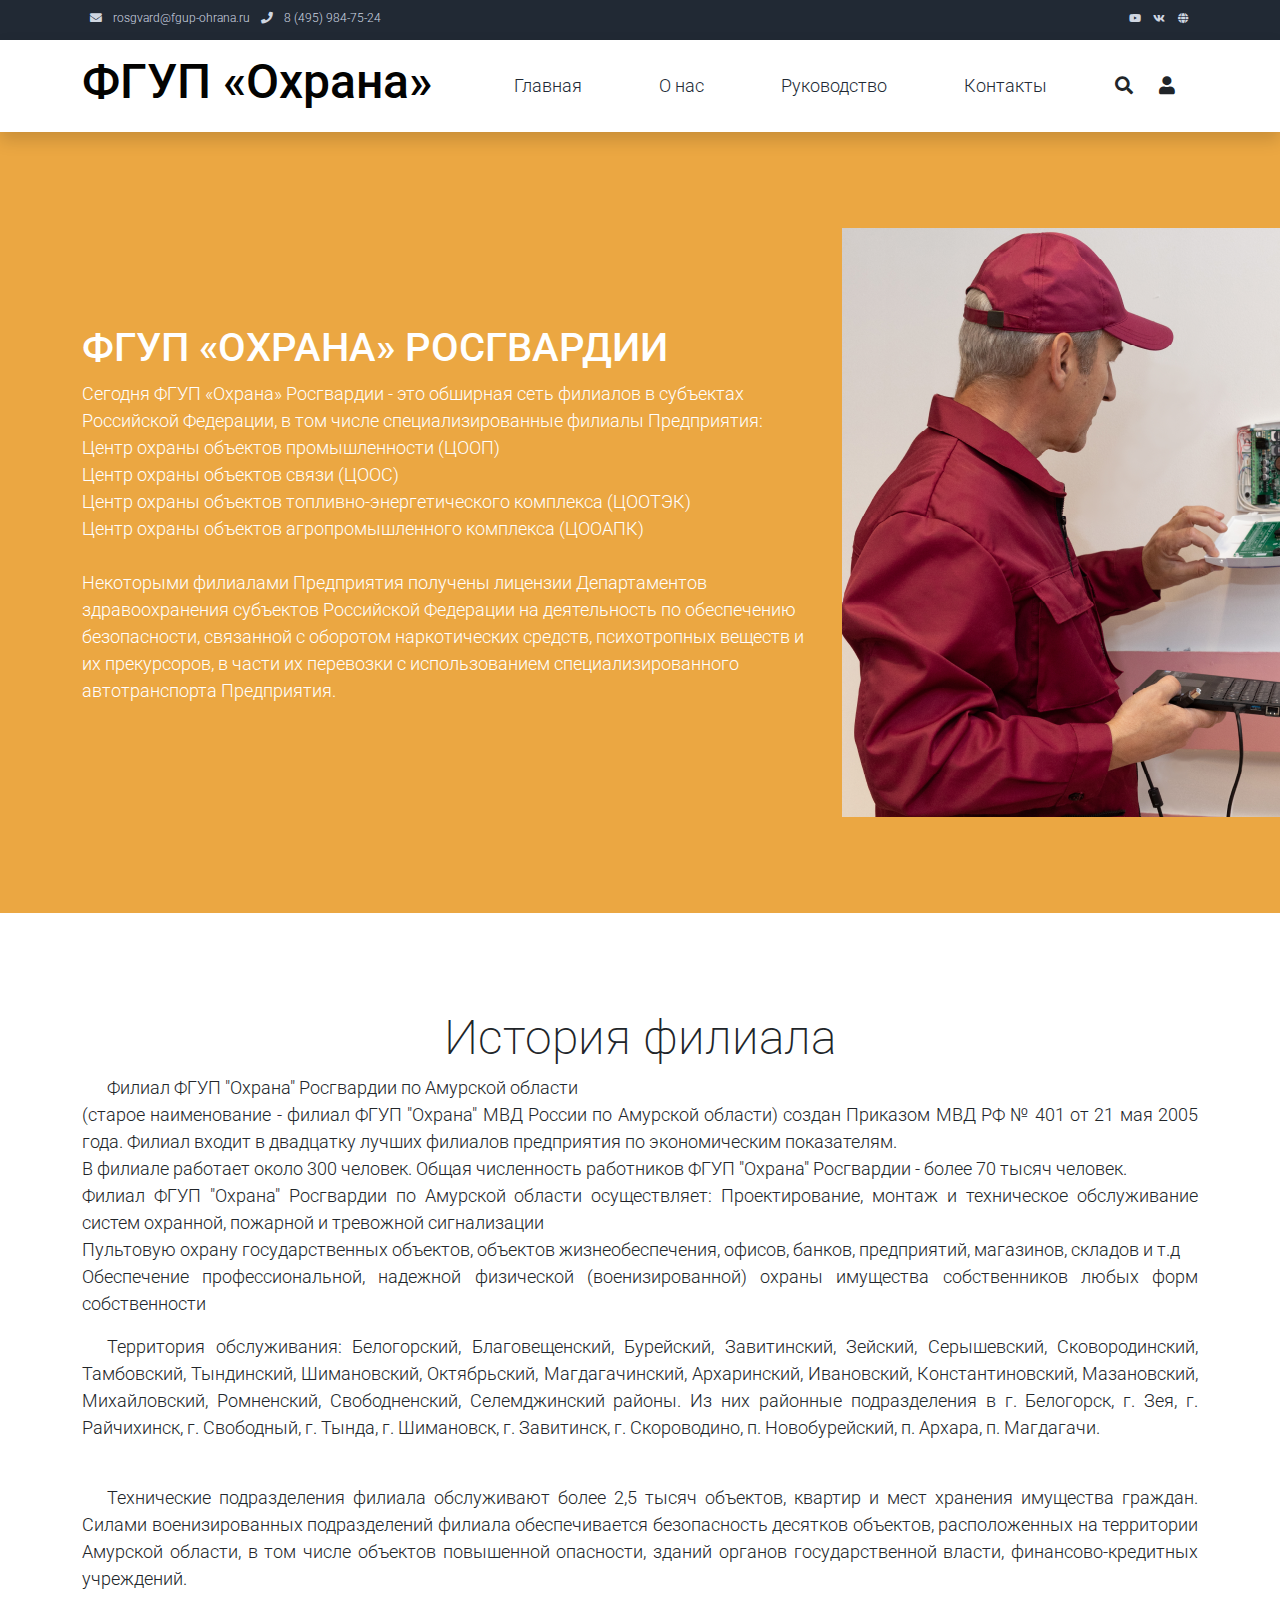
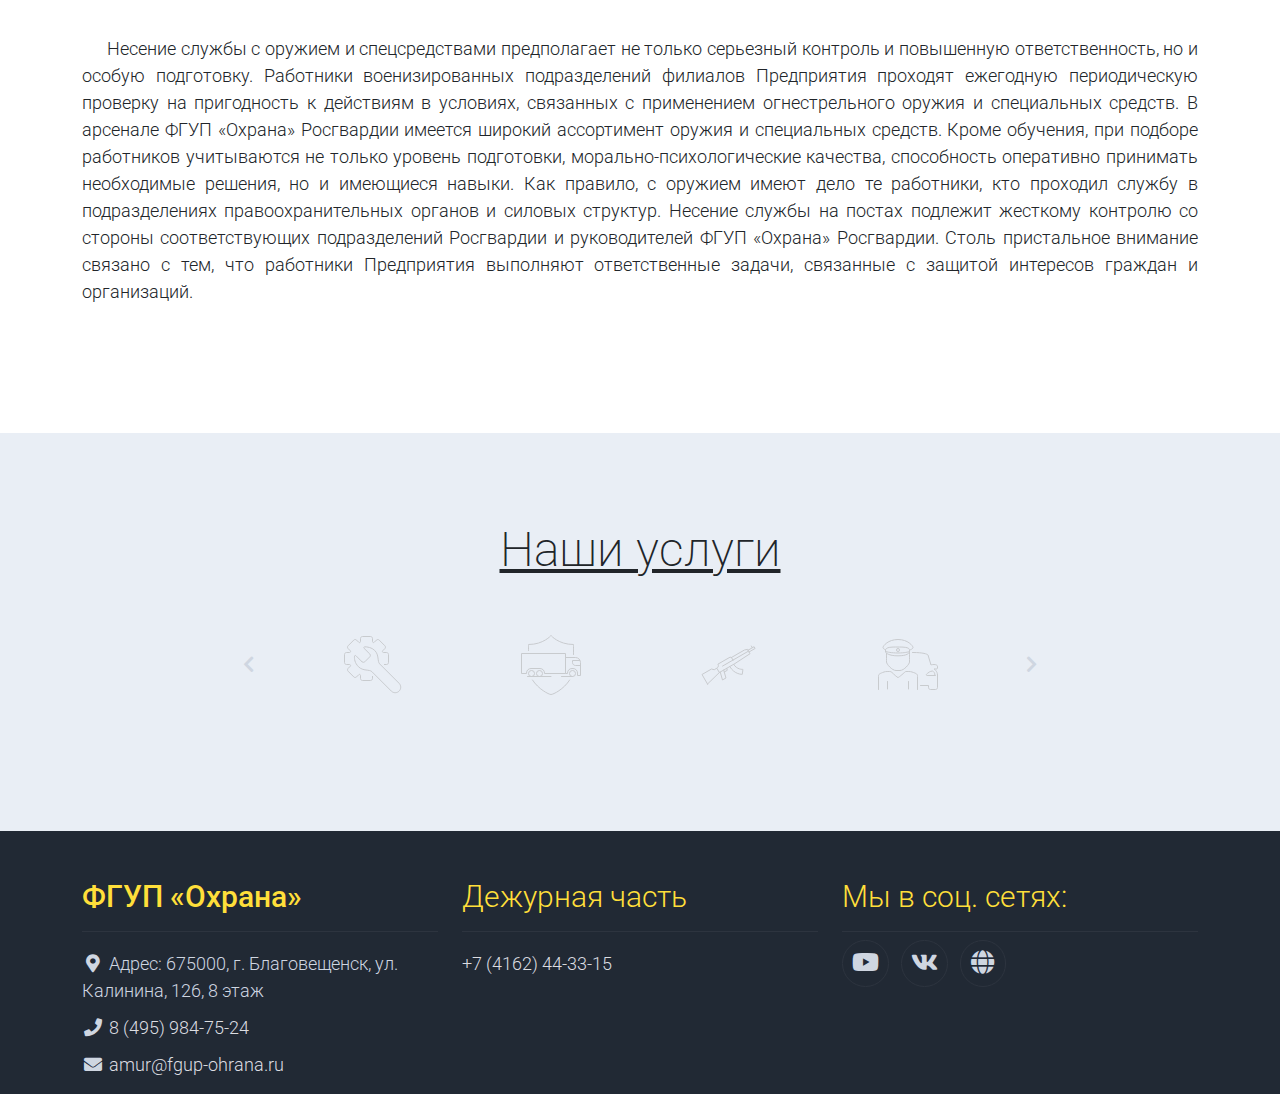
==== about.html @ c2c40844 "Add files via upload" ====
<!DOCTYPE html>
<html lang="en">

<head>
    <title>О нас</title>
    <meta charset="utf-8">
    <meta name="viewport" content="width=device-width, initial-scale=1">

    <link rel="apple-touch-icon" href="assets/img/apple-icon.png">
    <link rel="shortcut icon" type="image/x-icon" href="assets/img/favicon.ico">

    <link rel="stylesheet" href="assets/css/bootstrap.min.css">
    <link rel="stylesheet" href="assets/css/templatemo.css">
    <link rel="stylesheet" href="assets/css/custom.css">

    <!-- Load fonts style after rendering the layout styles -->
    <link rel="stylesheet" href="https://fonts.googleapis.com/css2?family=Roboto:wght@100;200;300;400;500;700;900&display=swap">
    <link rel="stylesheet" href="assets/css/fontawesome.min.css">

</head>

<body>
    <!-- Start Top Nav -->
    <nav class="navbar navbar-expand-lg bg-dark navbar-light d-none d-lg-block" id="templatemo_nav_top">
        <div class="container text-light">
            <div class="w-100 d-flex justify-content-between">
                <div>
                    <i class="fa fa-envelope mx-2"></i>
                    <a class="navbar-sm-brand text-light text-decoration-none" href="mailto:rosgvard@fgup-ohrana.ru">rosgvard@fgup-ohrana.ru</a>
                    <i class="fa fa-phone mx-2"></i>
                    <a class="navbar-sm-brand text-light text-decoration-none" href="tel:8 (495) 984-75-24">8 (495) 984-75-24</a>
                </div>
                <div>
                    <a class="text-light" href="https://www.youtube.com/channel/UCKrVO7BykrH5Kl6qa-zM8PA/templatemo" target="_blank" rel="sponsored"><i class="fab fa-youtube fa-sm fa-fw me-2"></i></a>
                    <a class="text-light" href="https://vk.com/public189201831/" target="_blank"><i class="fab fa-vk fa-sm fa-fw me-2"></i></a>
                    <a class="text-light" href="https://rutube.ru/channel/24958011//" target="_blank"><i class="fa fa-globe fa-sm fa-fw me-2"></i></a>
                </div>
            </div>
        </div>
    </nav>
    <!-- Close Top Nav -->


    <!-- Header -->
    <nav class="navbar navbar-expand-lg navbar-light shadow">
        <div class="container d-flex justify-content-between align-items-center">

            <a class="navbar-brand text-success logo h1 align-self-center" href="index.html">
                ФГУП «Охрана»
            </a>

            <button class="navbar-toggler border-0" type="button" data-bs-toggle="collapse" data-bs-target="#templatemo_main_nav" aria-controls="navbarSupportedContent" aria-expanded="false" aria-label="Toggle navigation">
                <span class="navbar-toggler-icon"></span>
            </button>

            <div class="align-self-center collapse navbar-collapse flex-fill  d-lg-flex justify-content-lg-between" id="templatemo_main_nav">
                <div class="flex-fill">
                    <ul class="nav navbar-nav d-flex justify-content-between mx-lg-auto">
                        <li class="nav-item">
                            <a class="nav-link" href="index.html">Главная</a>
                        </li>
                        <li class="nav-item">
                            <a class="nav-link" href="about.html">О нас</a>
                        </li>
                        <li class="nav-item">
                            <a class="nav-link" href="shop.html">Руководство</a>
                        </li>
                        <li class="nav-item">
                            <a class="nav-link" href="contact.html">Контакты</a>
                        </li>
                    </ul>
                </div>
                <div class="navbar align-self-center d-flex">
                    <div class="d-lg-none flex-sm-fill mt-3 mb-4 col-7 col-sm-auto pr-3">
                        <div class="input-group">
                            <input type="text" class="form-control" id="inputMobileSearch" placeholder="Поиск ...">
                            <div class="input-group-text">
                                <i class="fa fa-fw fa-search"></i>
                            </div>
                        </div>
                    </div>
                    <a class="nav-icon d-none d-lg-inline" href="#" data-bs-toggle="modal" data-bs-target="#templatemo_search">
                        <i class="fa fa-fw fa-search text-dark mr-2"></i>
                    </a>                   
                    <a class="nav-icon position-relative text-decoration-none" href="#">
                        <i class="fa fa-fw fa-user text-dark mr-3"></i>
                        <span class="position-absolute top-0 left-100 translate-middle badge rounded-pill bg-light text-dark"></span>
                    </a>
                </div>
            </div>

        </div>
    </nav>
    <!-- Close Header -->

    <!-- Modal -->
    <div class="modal fade bg-white" id="templatemo_search" tabindex="-1" role="dialog" aria-labelledby="exampleModalLabel" aria-hidden="true">
        <div class="modal-dialog modal-lg" role="document">
            <div class="w-100 pt-1 mb-5 text-right">
                <button type="button" class="btn-close" data-bs-dismiss="modal" aria-label="Close"></button>
            </div>
            <form action="" method="get" class="modal-content modal-body border-0 p-0">
                <div class="input-group mb-2">
                    <input type="text" class="form-control" id="inputModalSearch" name="q" placeholder="Поиск ...">
                    <button type="submit" class="input-group-text bg-success text-light">
                        <i class="fa fa-fw fa-search text-white"></i>
                    </button>
                </div>
            </form>
        </div>
    </div>



    <section class="bg-success py-5">
        <div class="container">
            <div class="row align-items-center py-5">
                <div class="col-md-8 text-white">
                    <h1>ФГУП «ОХРАНА» РОСГВАРДИИ</h1>
                    <p>
                        Сегодня ФГУП «Охрана» Росгвардии - это обширная сеть филиалов в субъектах Российской Федерации, в том числе специализированные филиалы Предприятия:<br>

Центр охраны объектов промышленности (ЦООП) <br>
Центр охраны объектов связи (ЦООС)<br>
Центр охраны объектов топливно-энергетического комплекса (ЦООТЭК)<br>
Центр охраны объектов агропромышленного комплекса (ЦООАПК)<br>
<br>
Некоторыми филиалами Предприятия получены лицензии Департаментов здравоохранения субъектов Российской Федерации на деятельность по обеспечению безопасности, связанной с оборотом наркотических средств, психотропных веществ и их прекурсоров, в части их перевозки с использованием специализированного автотранспорта Предприятия.
                    </p>
                </div>
                <div class="col-md-4">
                    <img src="assets/img/about-hero.png" alt="About Hero">
                </div>
            </div>
        </div>
    </section>
    <!-- Close Banner -->

    <!-- Start Section -->
    <section class="container py-5">
        <div class="row text-center pt-5 pb-3">
            <div class="col-lg-12 m-auto">
                <h1 class="h1">История филиала</h1>
                <p align="justify " style="text-indent: 25px">Филиал ФГУП "Охрана" Росгвардии по Амурской области <br>
(старое наименование - филиал ФГУП "Охрана" МВД России по Амурской области) создан Приказом МВД РФ № 401 от 21 мая 2005 года. Филиал входит в двадцатку лучших филиалов предприятия по экономическим показателям.<br>
В филиале работает около 300 человек. Общая численность работников ФГУП "Охрана" Росгвардии - более 70 тысяч человек.<br>

Филиал ФГУП "Охрана" Росгвардии по Амурской области осуществляет:
Проектирование, монтаж и техническое обслуживание систем охранной, пожарной и тревожной сигнализации<br>
Пультовую охрану государственных объектов, объектов жизнеобеспечения, офисов, банков, предприятий, магазинов, складов и т.д<br>
Обеспечение профессиональной, надежной физической (военизированной) охраны имущества собственников любых форм собственности<br>
<p align="justify " style="text-indent: 25px">Территория обслуживания: Белогорский, Благовещенский, Бурейский, Завитинский, Зейский, Серышевский, Сковородинский, Тамбовский, Тындинский, Шимановский, Октябрьский, Магдагачинский, Архаринский, Ивановский, Константиновский, Мазановский, Михайловский, Ромненский, Свободненский, Селемджинский районы. Из них районные подразделения в г. Белогорск, г. Зея, г. Райчихинск, г. Свободный, г. Тында, г. Шимановск, г. Завитинск, г. Скороводино, п. Новобурейский, п. Архара, п. Магдагачи.</p><br>
<p align="justify " style="text-indent: 25px"> Технические подразделения филиала обслуживают более 2,5 тысяч объектов, квартир и мест хранения имущества граждан. Силами военизированных подразделений филиала обеспечивается безопасность десятков объектов, расположенных на территории Амурской области, в том числе объектов повышенной опасности, зданий органов государственной власти, финансово-кредитных учреждений.</p><br>
                    <p align="justify " style="text-indent: 25px">Несение службы с оружием и спецсредствами предполагает не только серьезный контроль и повышенную ответственность, но и особую подготовку. Работники военизированных подразделений филиалов Предприятия проходят ежегодную периодическую проверку на пригодность к действиям в условиях, связанных с применением огнестрельного оружия и специальных средств. В арсенале ФГУП «Охрана» Росгвардии имеется широкий ассортимент оружия и специальных средств. Кроме обучения, при подборе работников учитываются не только уровень подготовки, морально-психологические качества, способность оперативно принимать необходимые решения, но и имеющиеся навыки. Как правило, с оружием имеют дело те работники, кто проходил службу в подразделениях правоохранительных органов и силовых структур. Несение службы на постах подлежит жесткому контролю со стороны соответствующих подразделений Росгвардии и руководителей ФГУП «Охрана» Росгвардии. Столь пристальное внимание связано с тем, что работники Предприятия выполняют ответственные задачи, связанные с защитой интересов граждан и организаций.</p>

                </p>
            </div>
        </div>
        <div class="row">

            <div class="col-md-6 col-lg-3 pb-5">
                
                    
            </div>
        </div>
    </section>
    <!-- End Section -->

    <!-- Start Brands -->
    <section class="bg-light py-5">
        <div class="container my-4">
            <div class="row text-center py-3">
                <div class="col-lg-6 m-auto">
                    <a href="shop-single.html"> <h1 class="h1">Наши услуги</h1></a>
                    <!--<h1 class="h1">Наши услуги</h1>-->
                </div>
                <div class="col-lg-9 m-auto tempaltemo-carousel">
                    <div class="row d-flex flex-row">
                        <!--Controls-->
                        <div class="col-1 align-self-center">
                            <a class="h1" href="#templatemo-slide-brand" role="button" data-bs-slide="prev">
                                <i class="text-light fas fa-chevron-left"></i>
                            </a>
                        </div>
                        <!--End Controls-->

                        <!--Carousel Wrapper-->
                        <div class="col">
                            <div class="carousel slide carousel-multi-item pt-2 pt-md-0" id="templatemo-slide-brand" data-bs-ride="carousel">
                                <!--Slides-->
                                <div class="carousel-inner product-links-wap" role="listbox">

                                    <!--First slide-->
                                    <div class="carousel-item active">
                                        <div class="row">
                                            <div class="col-3 p-md-5">
                                                <a href="#"><img class="img-fluid brand-img" src="assets/img/building.svg" alt="Brand Logo"></a>
                                            </div>
                                            <div class="col-3 p-md-5">
                                                <a href="#"><img class="img-fluid brand-img" src="assets/img/car.svg" alt="Brand Logo"></a>
                                            </div>
                                            <div class="col-3 p-md-5">
                                                <a href="#"><img class="img-fluid brand-img" src="assets/img/gun.svg" alt="Brand Logo"></a>
                                            </div>
                                            <div class="col-3 p-md-5">
                                                <a href="#"><img class="img-fluid brand-img" src="assets/img/helmet.svg" alt="Brand Logo"></a>
                                            </div>
                                        </div>
                                    </div>
                                    <!--End First slide-->

                                    <!--Second slide-->
                                    <div class="carousel-item">
                                        <div class="row">
                                            <div class="col-3 p-md-5">
                                                <a href="#"><img class="img-fluid brand-img" src="assets/img/product_2.svg" alt="Brand Logo"></a>
                                            </div>
                                            <div class="col-3 p-md-5">
                                                <a href="#"><img class="img-fluid brand-img" src="assets/img/service.svg" alt="Brand Logo"></a>
                                            </div>
                                            <div class="col-3 p-md-5">
                                                <a href="#"><img class="img-fluid brand-img" src="assets/img/building.svg" alt="Brand Logo"></a>
                                            </div>
                                            <div class="col-3 p-md-5">
                                                <a href="#"><img class="img-fluid brand-img" src="assets/img/car.svg" alt="Brand Logo"></a>
                                            </div>
                                        </div>
                                    </div>
                                    <!--End Second slide-->

                                    <!--Third slide-->
                                    <div class="carousel-item">
                                        <div class="row">
                                            <div class="col-3 p-md-5">
                                                <a href="#"><img class="img-fluid brand-img" src="assets/img/camera.svg" alt="Brand Logo"></a>
                                            </div>
                                            <div class="col-3 p-md-5">
                                                <a href="#"><img class="img-fluid brand-img" src="assets/img/cards.svg" alt="Brand Logo"></a>
                                            </div>
                                            <div class="col-3 p-md-5">
                                                <a href="#"><img class="img-fluid brand-img" src="assets/img/about_adv_2.svg" alt="Brand Logo"></a>
                                            </div>
                                            <div class="col-3 p-md-5">
                                                <a href="#"><img class="img-fluid brand-img" src="assets/img/book.svg" alt="Brand Logo"></a>
                                            </div>
                                        </div>
                                    </div>
                                    <!--End Third slide-->

                                </div>
                                <!--End Slides-->
                            </div>
                        </div>
                        <!--End Carousel Wrapper-->

                        <!--Controls-->
                        <div class="col-1 align-self-center">
                            <a class="h1" href="#templatemo-slide-brand" role="button" data-bs-slide="next">
                                <i class="text-light fas fa-chevron-right"></i>
                            </a>
                        </div>
                        <!--End Controls-->
                    </div>
                </div>
            </div>
        </div>
    </section>
    <!--End Brands-->


    <!-- Start Footer -->
    <footer class="bg-dark" id="tempaltemo_footer">
        <div class="container">
            <div class="row">

                <div class="col-md-4 pt-5">
                    <h2 class="h2 sex border-bottom pb-3 border-light logo">ФГУП «Охрана»</h2>
                    <ul class="list-unstyled text-light footer-link-list">
                        <li>
                            <i class="fas fa-map-marker-alt fa-fw"></i>
                            Адрес: 675000, г. Благовещенск, ул. Калинина, 126, 8 этаж
                        </li>
                        <li>
                            <i class="fa fa-phone fa-fw"></i>
                            <a class="text-decoration-none" href="tel: 8 (495) 984-75-24"> 8 (495) 984-75-24</a>
                        </li>
                        <li>
                            <i class="fa fa-envelope fa-fw"></i>
                            <a class="text-decoration-none" href="mailto:amur@fgup-ohrana.ru">amur@fgup-ohrana.ru</a>
                        </li>
                    </ul>
                </div>

                <div class="col-md-4 pt-5">
                    <h2 class="h2 sex border-bottom pb-3 border-light">Дежурная часть</h2>
                    <ul class="list-unstyled text-light footer-link-list">
                        <li><a class="text-decoration-none" href="#">+7 (4162) 44-33-15</a></li>
                </ul>
                </div>
                <div class="col-md-4 pt-5">
                    <h2 class="h2 sex border-bottom pb-3 border-light">Мы в соц. сетях:</h2>
                     <div class="col-auto me-auto">
                    <ul class="list-inline text-left footer-icons">
                        <li class="list-inline-item border border-light rounded-circle text-center">
                            <a class="text-light text-decoration-none" target="_blank" href="https://www.youtube.com/channel/UCKrVO7BykrH5Kl6qa-zM8PA"><i class="fab fa-youtube fa-lg fa-fw"></i></a>
                        </li>
                        <li class="list-inline-item border border-light rounded-circle text-center">
                            <a class="text-light text-decoration-none" target="_blank" href="https://vk.com/public189201831/"><i class="fab fa-vk fa-lg fa-fw"></i></a>
                        </li>
                        <li class="list-inline-item border border-light rounded-circle text-center">
                            <a class="text-light text-decoration-none" target="_blank" href="https://rutube.ru/channel/24958011//"><i class="fa fa-globe fa-lg fa-fw"></i></a>
                        </li>
                        
                    </ul>
                </div>
                </div>
            </div>
    </footer>   
    <!-- End Footer -->

    <!-- Start Script -->
    <script src="assets/js/jquery-1.11.0.min.js"></script>
    <script src="assets/js/jquery-migrate-1.2.1.min.js"></script>
    <script src="assets/js/bootstrap.bundle.min.js"></script>
    <script src="assets/js/templatemo.js"></script>
    <script src="assets/js/custom.js"></script>
    <!-- End Script -->
</body>

</html>
---- assets/css/templatemo.css ----
/*

---------------------------------------------
Table of contents
------------------------------------------------
1. Typography
2. General
3. Nav
4. Hero Carousel
5. Accordion
6. Shop
7. Product
8. Carousel Hero
9. Carousel Brand
10. Services
11. Contact map
12. Footer
13. Small devices (landscape phones, 576px and up)
14. Medium devices (tablets, 768px and up)
15. Large devices (desktops, 992px and up)
16. Extra large devices (large desktops, 1200px and up)
--------------------------------------------- */




/* Typography */
body, ul, li, p, a, label, input, div {
  font-family: 'Roboto', sans-serif;
  font-size: 18px !important;
  font-weight: 300 !important;
}
.h1 {
  font-family: 'Roboto', sans-serif;
  font-size: 48px !important;
  font-weight: 200 !important;
}
.h2 {
  font-family: 'Roboto', sans-serif;
  font-size: 30px !important;
  font-weight: 300;
}
.h3 {
  font-family: 'Roboto', sans-serif;
  font-size: 22px !important;
}
/* General */
.logo { font-weight: 500 !important;}
.text-warning {  color: #ede861 !important;}
.text-muted { color: #bcbcbc !important;}
.text-success { color: #030302 !important;}
.text-light { color: #cfd6e1 !important;}
.bg-dark { background-color: #212934 !important;}
.bg-light { background-color: #e9eef5 !important;}
.bg-black { background-color: #1d242d !important;}
.bg-success { background-color: #eba742 !important;}
.sex {color: #ffdf3a;}
.btn-success {
  color: #030302;
  background-color: #ffdf3a !important;
  border-color: #030302 !important;
}
.pagination .page-link:hover {color: #000;}
.pagination .page-link:hover, .pagination .page-link.active {
  background-color: #69bb7e;
  color: #fff;
}
/* Nav */
#templatemo_nav_top { min-height: 40px;}
#templatemo_nav_top * { font-size: .9em !important;}
#templatemo_main_nav a { color: #212934;}
#templatemo_main_nav a:hover { color: #00eded;}
#templatemo_main_nav .navbar .nav-icon { margin-right: 20px;}

/* Hero Carousel */
#template-mo-zay-hero-carousel { background: #efefef !important;}
/* Accordion */
.templatemo-accordion a { color: #000;}
.templatemo-accordion a:hover { color: #333d4a;}
/* Shop */
.shop-top-menu a:hover { color: #69bb7e !important;}
/* Product */
.product-wap { box-shadow: 0px 5px 10px 0px rgba(0, 0, 0, 0.10);}
.product-wap .product-color-dot.color-dot-red { background:#f71515;}
.product-wap .product-color-dot.color-dot-blue { background:#6db4fe;}
.product-wap .product-color-dot.color-dot-black { background:#000000;}
.product-wap .product-color-dot.color-dot-light { background:#e0e0e0;}
.product-wap .product-color-dot.color-dot-green { background:#0bff7e;}
.card.product-wap .card .product-overlay {
  background: rgba(0,0,0,.2);
  visibility: hidden;
  opacity: 0;
  transition: .3s;
}
.card.product-wap:hover .card .product-overlay {
  visibility: visible;
  opacity: 1;
}
.card.product-wap a { color: #000;}
#carousel-related-product .slick-slide:focus { outline: none !important;}
#carousel-related-product .slick-dots li button:before {
  font-size: 15px;
  margin-top: 20px;
}
/* Brand */
.brand-img {
  filter: grayscale(100%);
  opacity: 0.5;
  transition: .5s;
}
.brand-img:hover {
  filter: grayscale(0%);
  opacity: 1;
}
/* Carousel Hero */
#template-mo-zay-hero-carousel .carousel-indicators li {
  margin-top: -50px;
  background-color: #ffdf3a;
}
#template-mo-zay-hero-carousel .carousel-control-next i,
#template-mo-zay-hero-carousel .carousel-control-prev i {
  color: #ffdf3a !important;
  font-size: 2.8em !important;
}
/* Carousel Brand */
.tempaltemo-carousel .h1 {
  font-size: .5em !important;
  color: #000 !important;
}
/* Services */
.services-icon-wap {transition: .3s;}
.services-icon-wap:hover, .services-icon-wap:hover i {color: #fff;}
.services-icon-wap:hover {background: #69bb7e;}
/* Contact map */
.leaflet-control a, .leaflet-control { font-size: 10px !important;}
.form-control { border: 1px solid #e8e8e8;}
/* Footer */
#tempaltemo_footer a { color: #dcdde1;}
#tempaltemo_footer a:hover { color: #68bb7d;}
#tempaltemo_footer ul.footer-link-list li { padding-top: 10px;}
#tempaltemo_footer ul.footer-icons li {
  width: 2.6em;
  height: 2.6em;
  line-height: 2.6em;
}
#tempaltemo_footer ul.footer-icons li:hover {
  background-color: #cfd6e1;
  transition: .5s;
}
#tempaltemo_footer ul.footer-icons li:hover i {
  color: #212934;
  transition: .5s;
}
#tempaltemo_footer .border-light { border-color: #2d343f !important;}
/*
// Extra small devices (portrait phones, less than 576px)
// No media query since this is the default in Bootstrap
*/
/* Small devices (landscape phones, 576px and up)*/
.product-wap .h3, .product-wap li, .product-wap i, .product-wap p {
  font-size: 12px !important;
}
.product-wap .product-color-dot {
  width: 6px;
  height: 6px;
}

@media (min-width: 576px) {
  .tempaltemo-carousel .h1 { font-size: 1em !important;}
}

/*// Medium devices (tablets, 768px and up)*/
@media (min-width: 768px) {
  #templatemo_main_nav .navbar-nav {max-width: 450px;}
 }

/* Large devices (desktops, 992px and up)*/
@media (min-width: 992px) {
  #templatemo_main_nav .navbar-nav {max-width: 550px;}
  #template-mo-zay-hero-carousel .carousel-item {min-height: 30rem !important;}
  .product-wap .h3, .product-wap li, .product-wap i, .product-wap p {font-size: 18px !important;}
  .product-wap .product-color-dot {
    width: 12px;
    height: 12px;
  }
}

/* Extra large devices (large desktops, 1200px and up)*/
@media (min-width: 1200px) {}
---- assets/css/custom.css ----
/*
Custom Css
*/
.centerimage {
    display: block;
    margin-left: auto;
    margin-right: auto;
    width: 25%;
}

.poll-question__title {
    font-weight: 500 !important;
}

#ebo a:hover { color:#00ff08;}

}
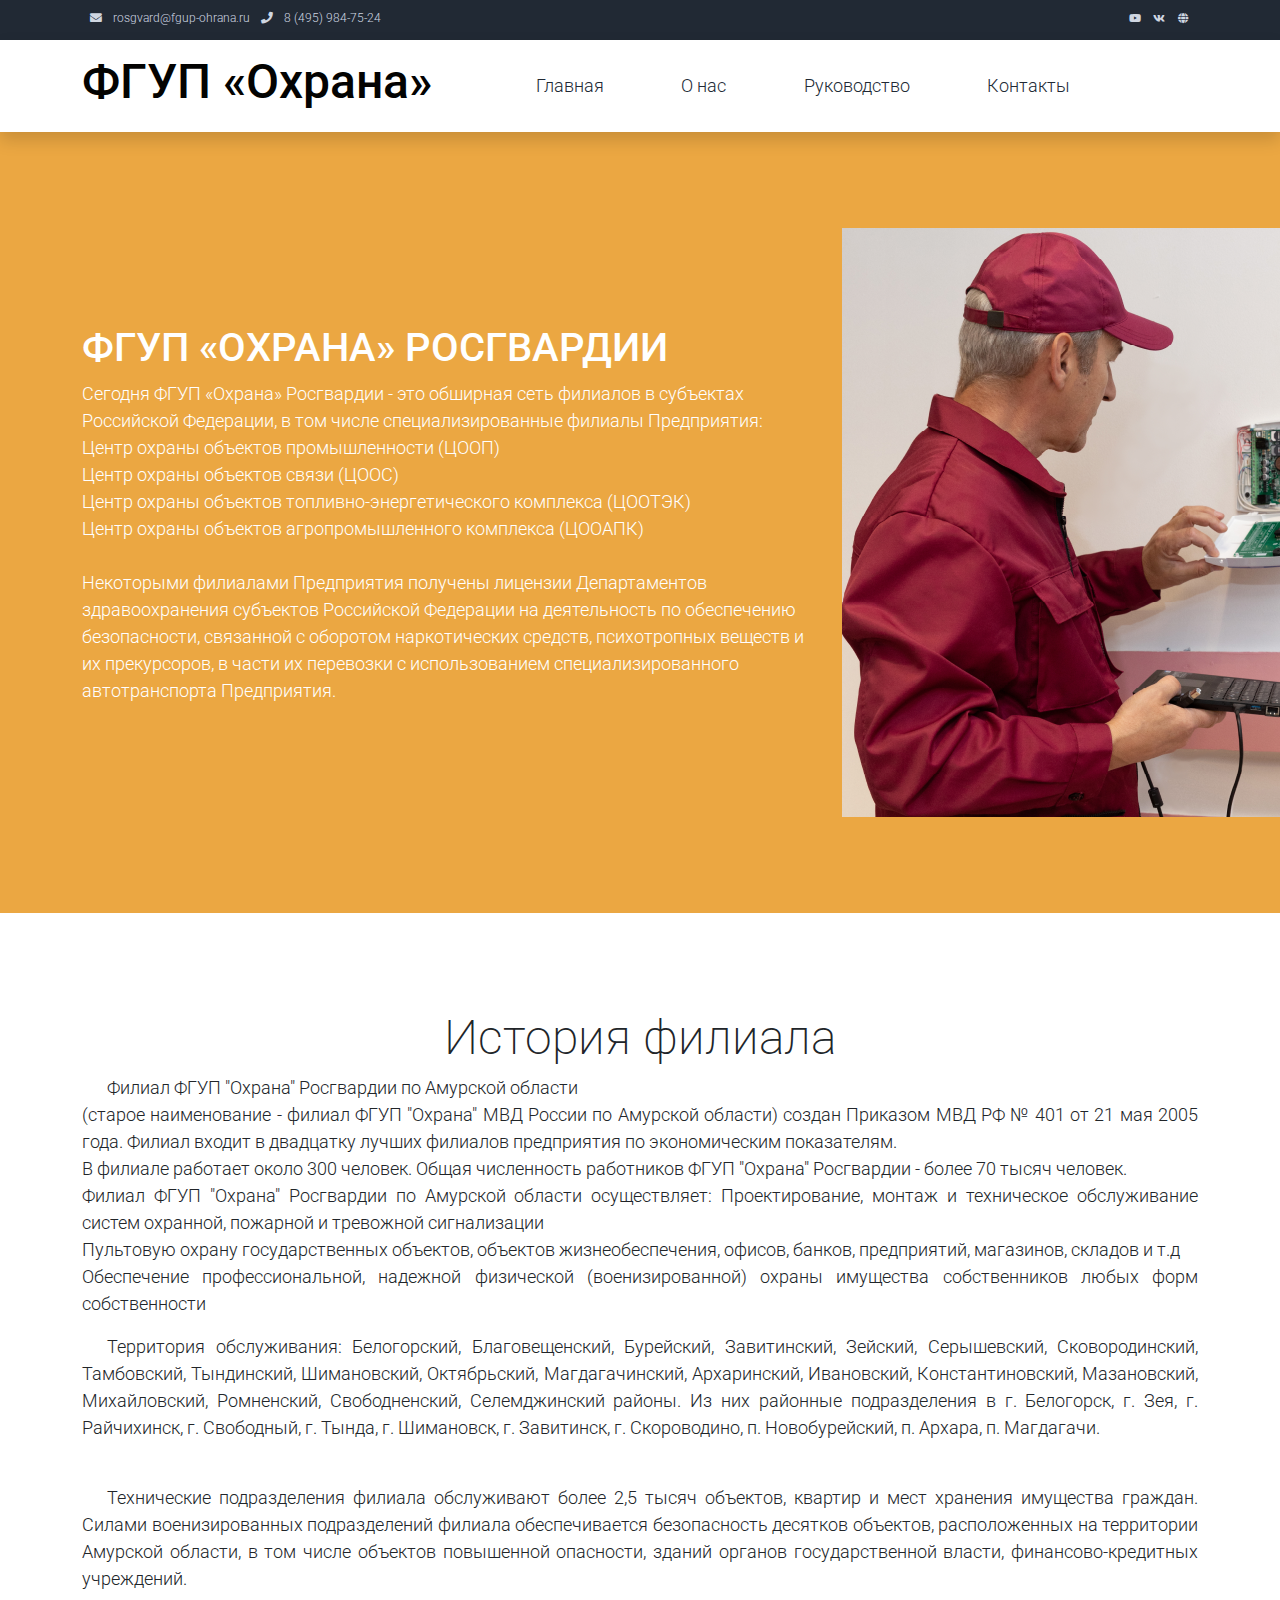
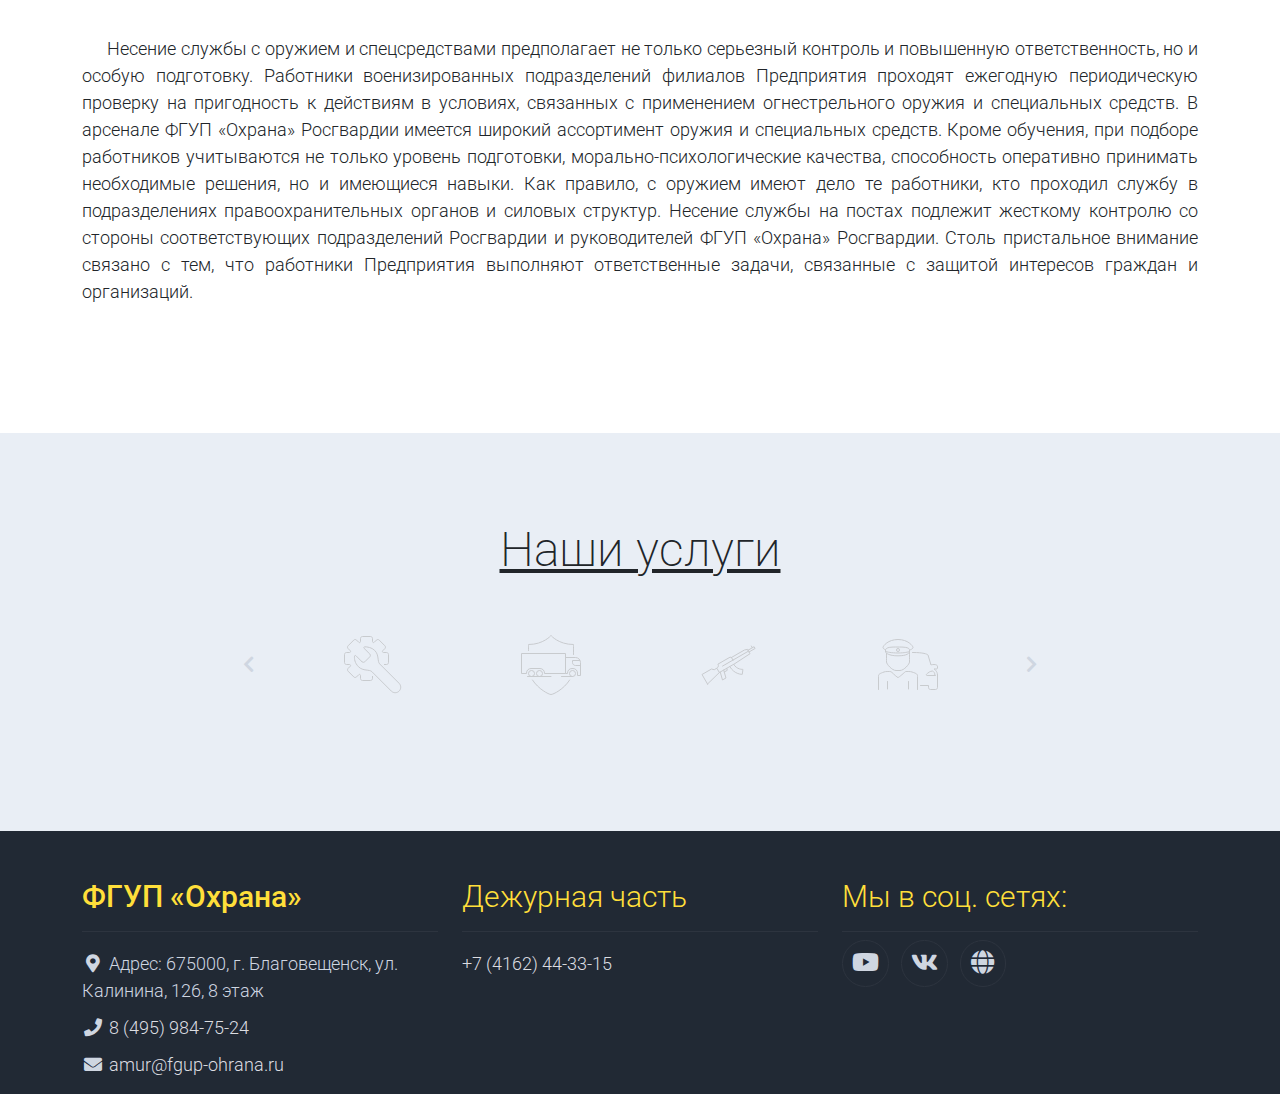
==== commit 6b597310: "Add files via upload" ====
--- a/about.html
+++ b/about.html
@@ -75,15 +75,15 @@
                         <div class="input-group">
                             <input type="text" class="form-control" id="inputMobileSearch" placeholder="Поиск ...">
                             <div class="input-group-text">
-                                <i class="fa fa-fw fa-search"></i>
+                                <i class=""></i>
                             </div>
                         </div>
                     </div>
                     <a class="nav-icon d-none d-lg-inline" href="#" data-bs-toggle="modal" data-bs-target="#templatemo_search">
-                        <i class="fa fa-fw fa-search text-dark mr-2"></i>
+                        <i class=""></i>
                     </a>                   
                     <a class="nav-icon position-relative text-decoration-none" href="#">
-                        <i class="fa fa-fw fa-user text-dark mr-3"></i>
+                        <i class=""></i>
                         <span class="position-absolute top-0 left-100 translate-middle badge rounded-pill bg-light text-dark"></span>
                     </a>
                 </div>
